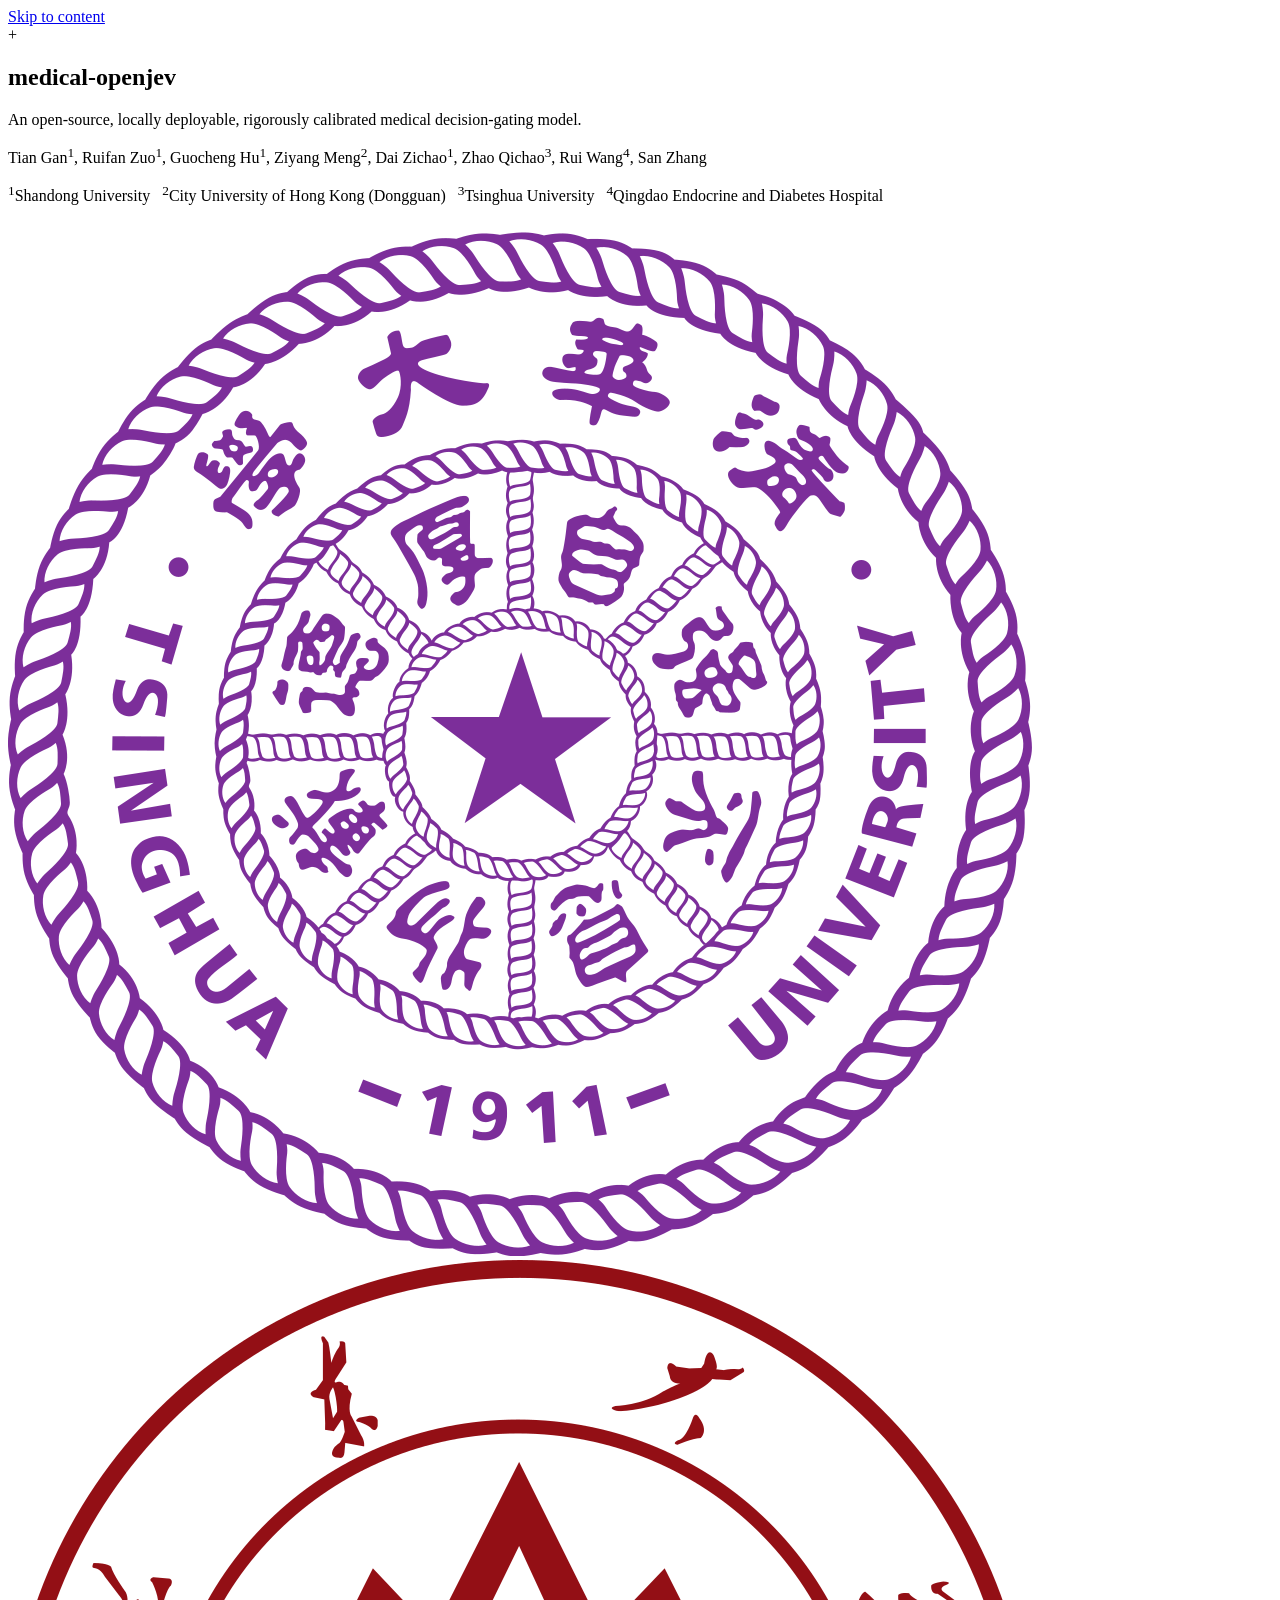
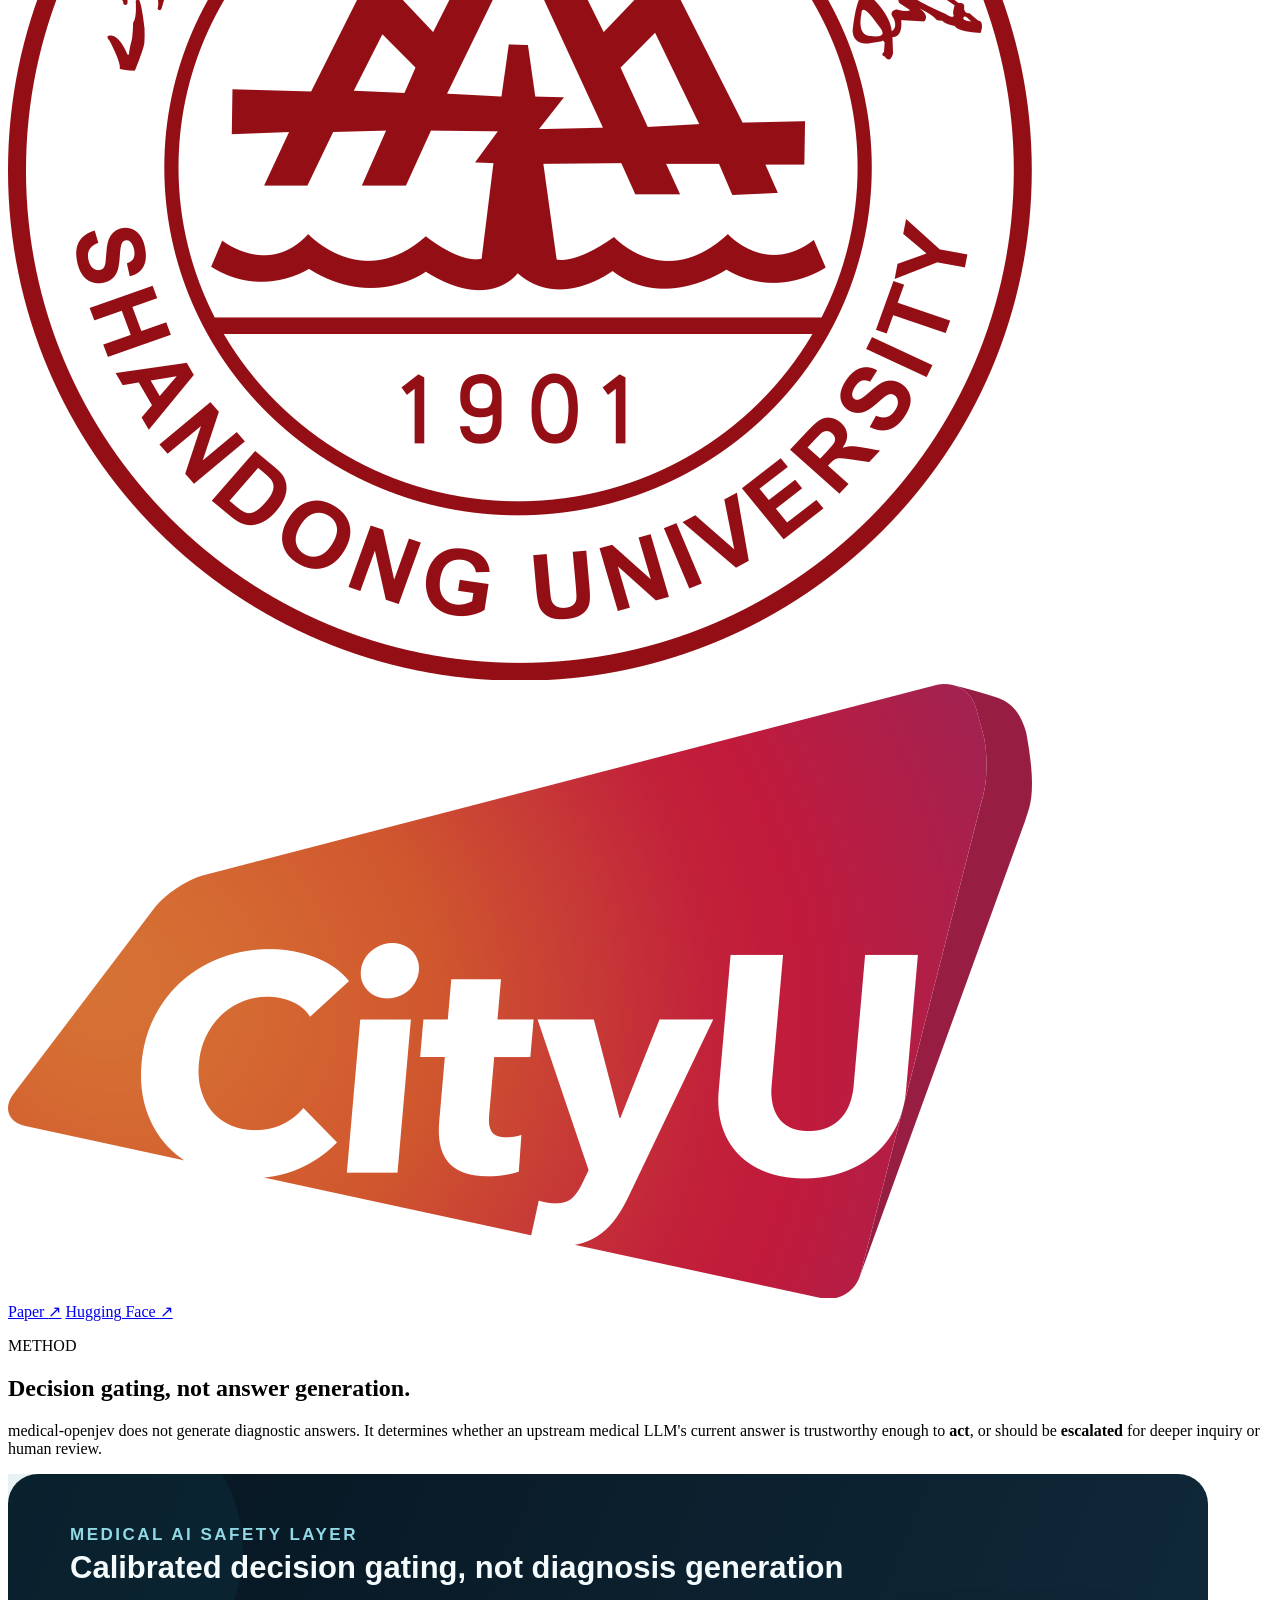
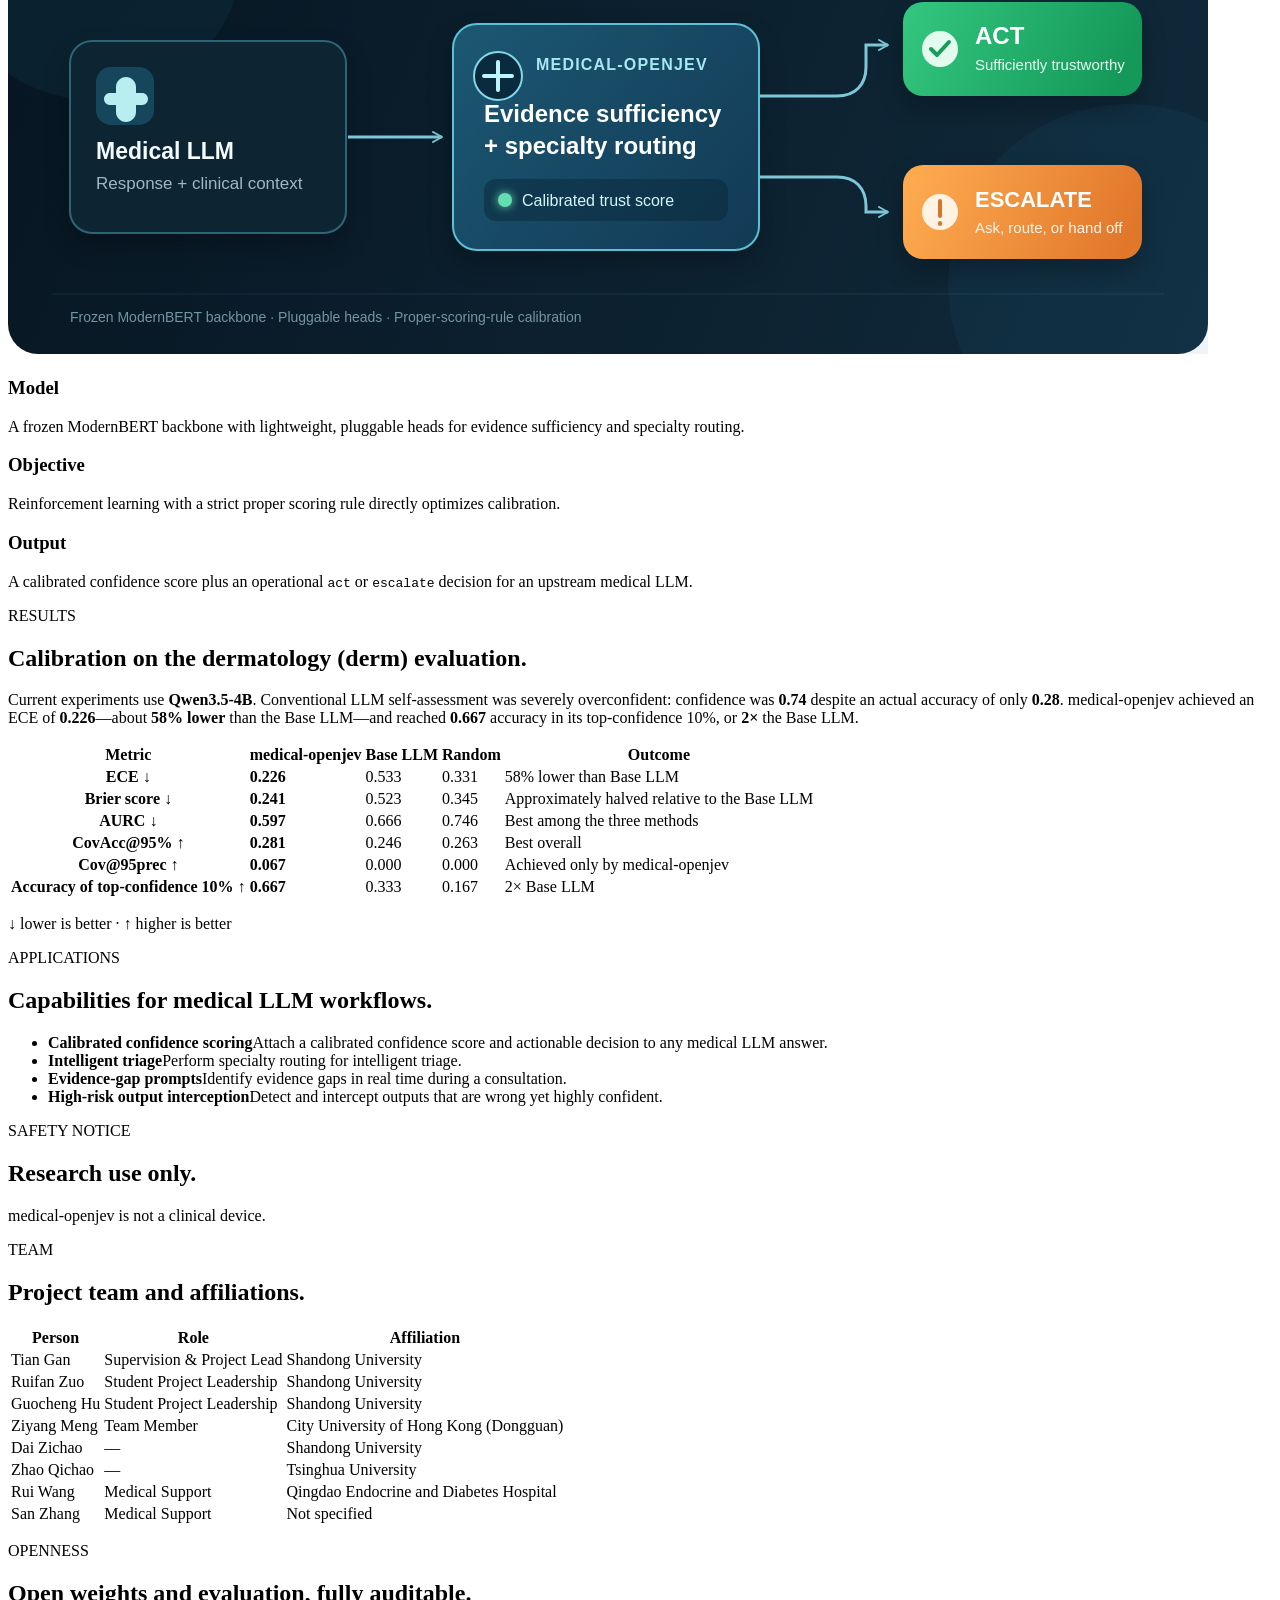
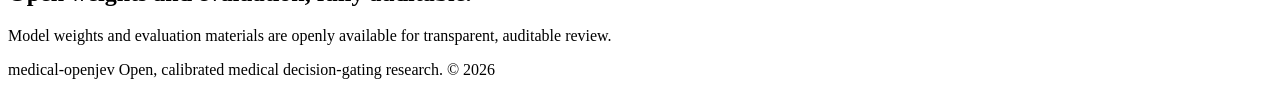
==== web/index.html @ 46a1d6bd "Add files via upload" ====
<!doctype html>
<html lang="en">
  <head>
    <meta charset="utf-8">
    <meta name="viewport" content="width=device-width, initial-scale=1">
    <meta name="description" content="medical-openjev is an open-source, locally deployable, rigorously calibrated medical jev model.">
    <meta name="theme-color" content="#ffffff">
    <title>medical-openjev · Calibrated medical decision gating</title>
    <link rel="icon" href="assets/medical-openjev-method.svg" type="image/svg+xml">
    <link rel="stylesheet" href="Openjev-Med/styles.css">
  </head>
  <body>
    <a class="skip-link" href="#main">Skip to content</a>

    <main id="main">
      <section id="top" class="hero">
        <div class="container hero-center">
          <div class="title-lockup">
            <span class="project-mark" aria-hidden="true">+</span>
            <h1>medical-open<span>jev</span></h1>
          </div>
          <p class="tagline">An open-source, locally deployable, rigorously calibrated medical decision-gating model.</p>
          <p class="author-line">
            Tian Gan<sup>1</sup>, Ruifan Zuo<sup>1</sup>, Guocheng Hu<sup>1</sup>, Ziyang Meng<sup>2</sup>, Dai Zichao<sup>1</sup>, Zhao Qichao<sup>3</sup>, Rui Wang<sup>4</sup>, San Zhang
          </p>
          <p class="affiliation-line">
            <sup>1</sup>Shandong University &nbsp; <sup>2</sup>City University of Hong Kong (Dongguan) &nbsp; <sup>3</sup>Tsinghua University &nbsp; <sup>4</sup>Qingdao Endocrine and Diabetes Hospital
          </p>
          <div class="project-logos" aria-label="Project institutions">
            <div class="institution-logo"><img src="logo/清华大学-logo-1024px.png" alt="Tsinghua University"></div>
            <div class="institution-logo"><img src="logo/山东大学-logo-1024px.png" alt="Shandong University"></div>
            <div class="institution-logo"><img src="logo/香港城市大学（东莞）-logo-1024px.png" alt="City University of Hong Kong (Dongguan)"></div>
          </div>
          <div class="project-links" aria-label="Project resources">
            <a href="https://arxiv.org" target="_blank" rel="noreferrer">Paper <span aria-hidden="true">↗</span></a>
            <a href="https://huggingface.co/Qwen/Qwen3.5-4B" target="_blank" rel="noreferrer">Hugging Face <span aria-hidden="true">↗</span></a>
          </div>
        </div>
      </section>

      <section id="method" class="section">
        <div class="container">
          <div class="section-heading">
            <p class="kicker">METHOD</p>
            <h2>Decision gating, not answer generation.</h2>
            <p>medical-openjev does not generate diagnostic answers. It determines whether an upstream medical LLM's current answer is trustworthy enough to <strong>act</strong>, or should be <strong>escalated</strong> for deeper inquiry or human review.</p>
          </div>
          <img class="method-figure" src="assets/medical-openjev-method.svg" alt="A medical language model response passes through medical-openjev and is selected to act or escalate." width="1200" height="480">
          <div class="method-notes">
            <div>
              <h3>Model</h3>
              <p>A frozen ModernBERT backbone with lightweight, pluggable heads for evidence sufficiency and specialty routing.</p>
            </div>
            <div>
              <h3>Objective</h3>
              <p>Reinforcement learning with a strict proper scoring rule directly optimizes calibration.</p>
            </div>
            <div>
              <h3>Output</h3>
              <p>A calibrated confidence score plus an operational <code>act</code> or <code>escalate</code> decision for an upstream medical LLM.</p>
            </div>
          </div>
        </div>
      </section>

      <section id="results" class="section section-muted">
        <div class="container">
          <div class="section-heading">
            <p class="kicker">RESULTS</p>
            <h2>Calibration on the dermatology (derm) evaluation.</h2>
            <p>Current experiments use <strong>Qwen3.5-4B</strong>. Conventional LLM self-assessment was severely overconfident: confidence was <strong>0.74</strong> despite an actual accuracy of only <strong>0.28</strong>. medical-openjev achieved an ECE of <strong>0.226</strong>—about <strong>58% lower</strong> than the Base LLM—and reached <strong>0.667</strong> accuracy in its top-confidence 10%, or <strong>2×</strong> the Base LLM.</p>
          </div>
          <div class="table-wrap">
            <table>
              <thead>
                <tr><th scope="col">Metric</th><th scope="col">medical-openjev</th><th scope="col">Base LLM</th><th scope="col">Random</th><th scope="col">Outcome</th></tr>
              </thead>
              <tbody>
                <tr><th scope="row">ECE ↓</th><td><strong>0.226</strong></td><td>0.533</td><td>0.331</td><td>58% lower than Base LLM</td></tr>
                <tr><th scope="row">Brier score ↓</th><td><strong>0.241</strong></td><td>0.523</td><td>0.345</td><td>Approximately halved relative to the Base LLM</td></tr>
                <tr><th scope="row">AURC ↓</th><td><strong>0.597</strong></td><td>0.666</td><td>0.746</td><td>Best among the three methods</td></tr>
                <tr><th scope="row">CovAcc@95% ↑</th><td><strong>0.281</strong></td><td>0.246</td><td>0.263</td><td>Best overall</td></tr>
                <tr><th scope="row">Cov@95prec ↑</th><td><strong>0.067</strong></td><td>0.000</td><td>0.000</td><td>Achieved only by medical-openjev</td></tr>
                <tr><th scope="row">Accuracy of top-confidence 10% ↑</th><td><strong>0.667</strong></td><td>0.333</td><td>0.167</td><td>2× Base LLM</td></tr>
              </tbody>
            </table>
          </div>
          <p class="table-note">↓ lower is better · ↑ higher is better</p>
        </div>
      </section>

      <section id="applications" class="section">
        <div class="container">
          <div class="section-heading">
            <p class="kicker">APPLICATIONS</p>
            <h2>Capabilities for medical LLM workflows.</h2>
          </div>
          <ul class="feature-list">
            <li><strong>Calibrated confidence scoring</strong><span>Attach a calibrated confidence score and actionable decision to any medical LLM answer.</span></li>
            <li><strong>Intelligent triage</strong><span>Perform specialty routing for intelligent triage.</span></li>
            <li><strong>Evidence-gap prompts</strong><span>Identify evidence gaps in real time during a consultation.</span></li>
            <li><strong>High-risk output interception</strong><span>Detect and intercept outputs that are wrong yet highly confident.</span></li>
          </ul>
        </div>
      </section>

      <section class="section section-muted">
        <div class="container notice">
          <p class="kicker">SAFETY NOTICE</p>
          <h2>Research use only.</h2>
          <p>medical-openjev is not a clinical device.</p>
        </div>
      </section>

      <section id="team" class="section">
        <div class="container">
          <div class="section-heading">
            <p class="kicker">TEAM</p>
            <h2>Project team and affiliations.</h2>
          </div>
          <div class="table-wrap team-table-wrap">
            <table class="team-table">
              <thead><tr><th scope="col">Person</th><th scope="col">Role</th><th scope="col">Affiliation</th></tr></thead>
              <tbody>
                <tr><td>Tian Gan</td><td>Supervision &amp; Project Lead</td><td>Shandong University</td></tr>
                <tr><td>Ruifan Zuo</td><td>Student Project Leadership</td><td>Shandong University</td></tr>
                <tr><td>Guocheng Hu</td><td>Student Project Leadership</td><td>Shandong University</td></tr>
                <tr><td>Ziyang Meng</td><td>Team Member</td><td>City University of Hong Kong (Dongguan)</td></tr>
                <tr><td>Dai Zichao</td><td>—</td><td>Shandong University</td></tr>
                <tr><td>Zhao Qichao</td><td>—</td><td>Tsinghua University</td></tr>
                <tr><td>Rui Wang</td><td>Medical Support</td><td>Qingdao Endocrine and Diabetes Hospital</td></tr>
                <tr><td>San Zhang</td><td>Medical Support</td><td>Not specified</td></tr>
              </tbody>
            </table>
          </div>
        </div>
      </section>

      <section class="section section-muted">
        <div class="container openness">
          <p class="kicker">OPENNESS</p>
          <h2>Open weights and evaluation, fully auditable.</h2>
          <p>Model weights and evaluation materials are openly available for transparent, auditable review.</p>
        </div>
      </section>
    </main>

    <footer class="site-footer">
      <div class="container footer-inner">
        <span>medical-open<span>jev</span></span>
        <span>Open, calibrated medical decision-gating research.</span>
        <span>© <span id="year"></span></span>
      </div>
    </footer>
    <script src="script.js"></script>
  </body>
</html>
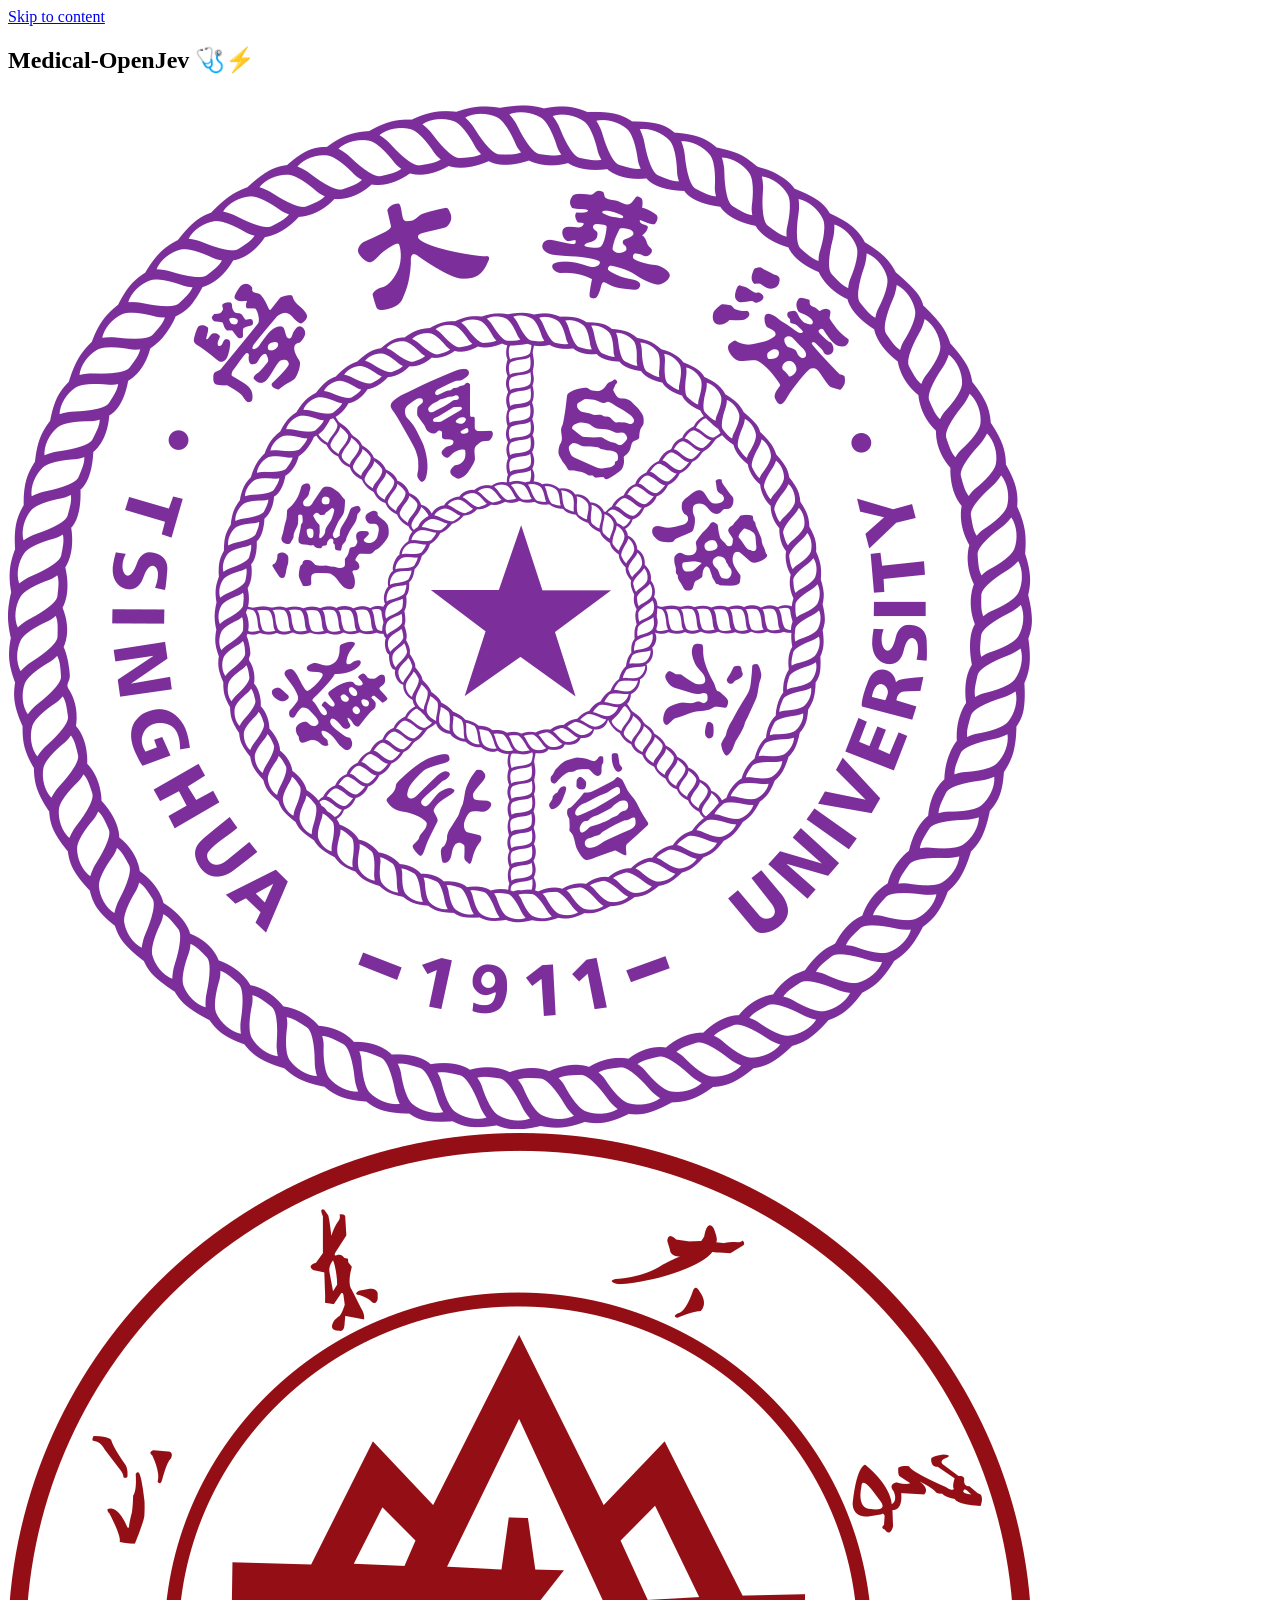
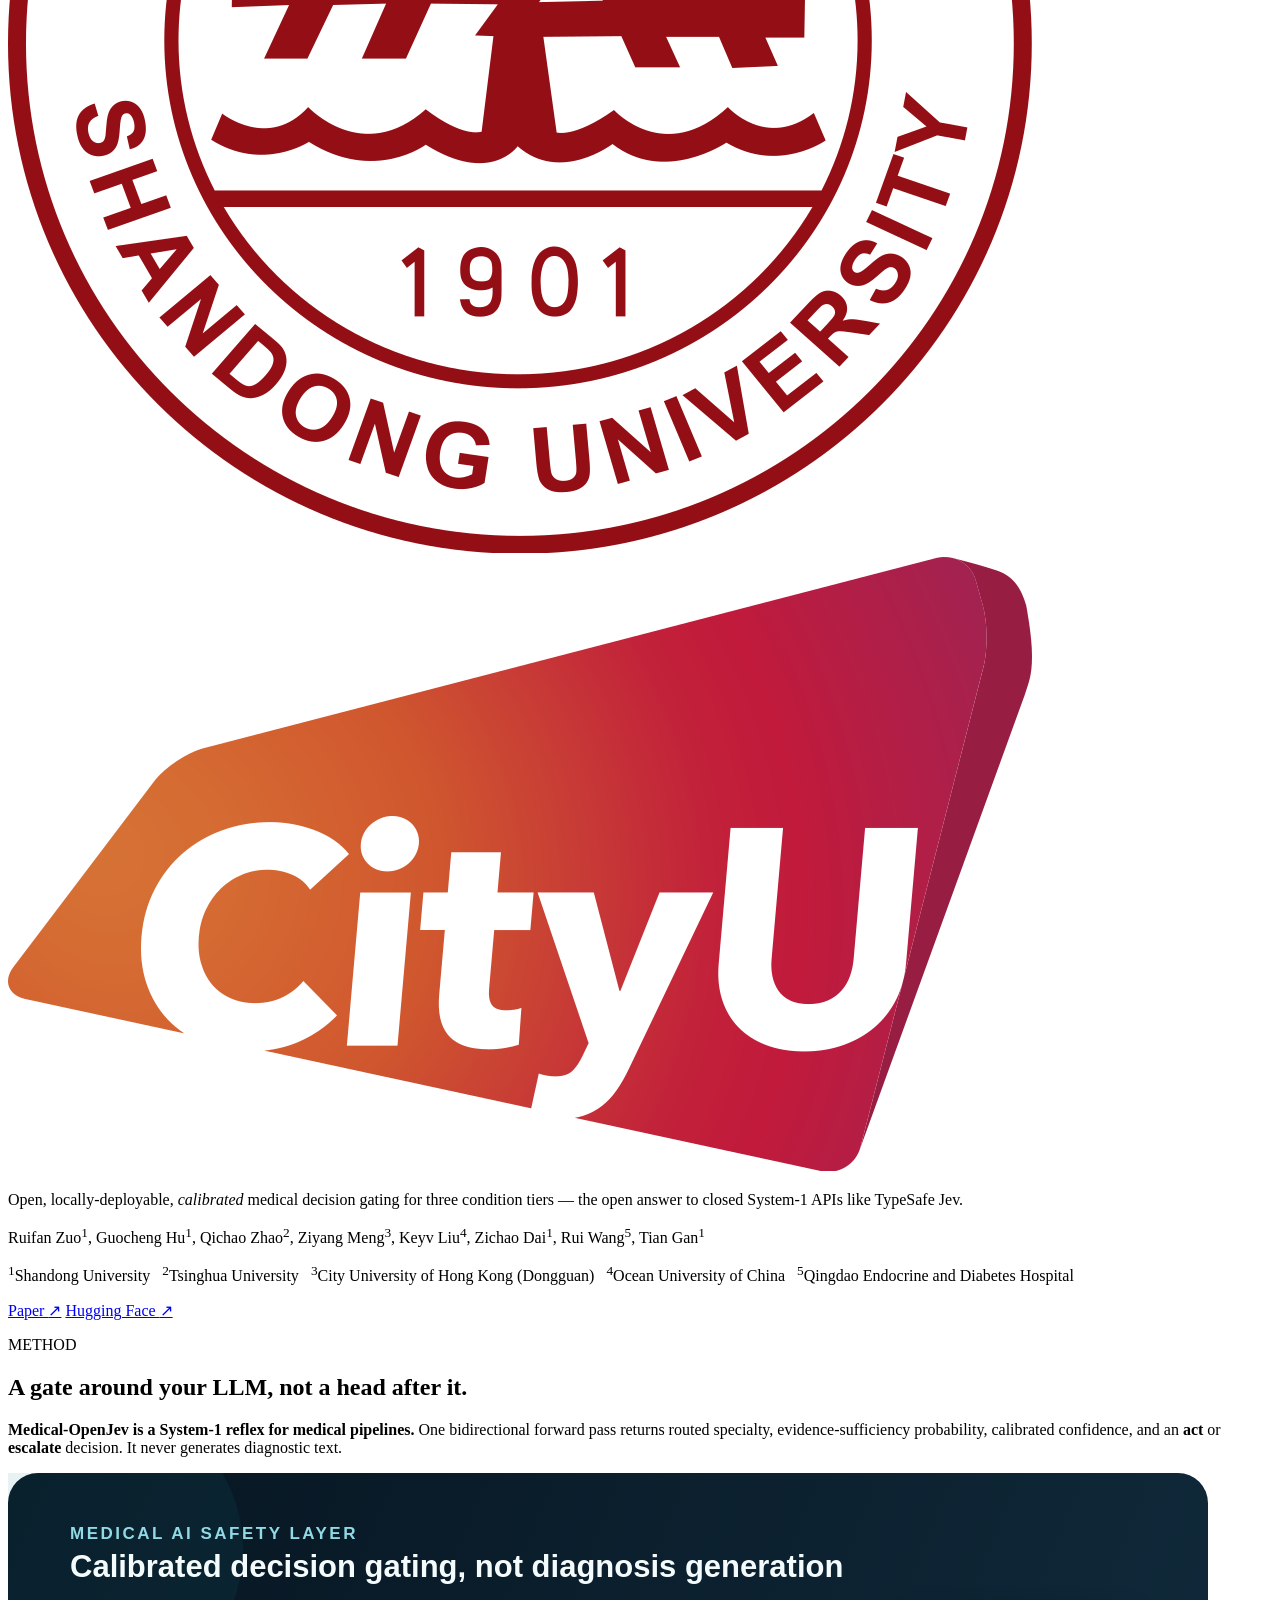
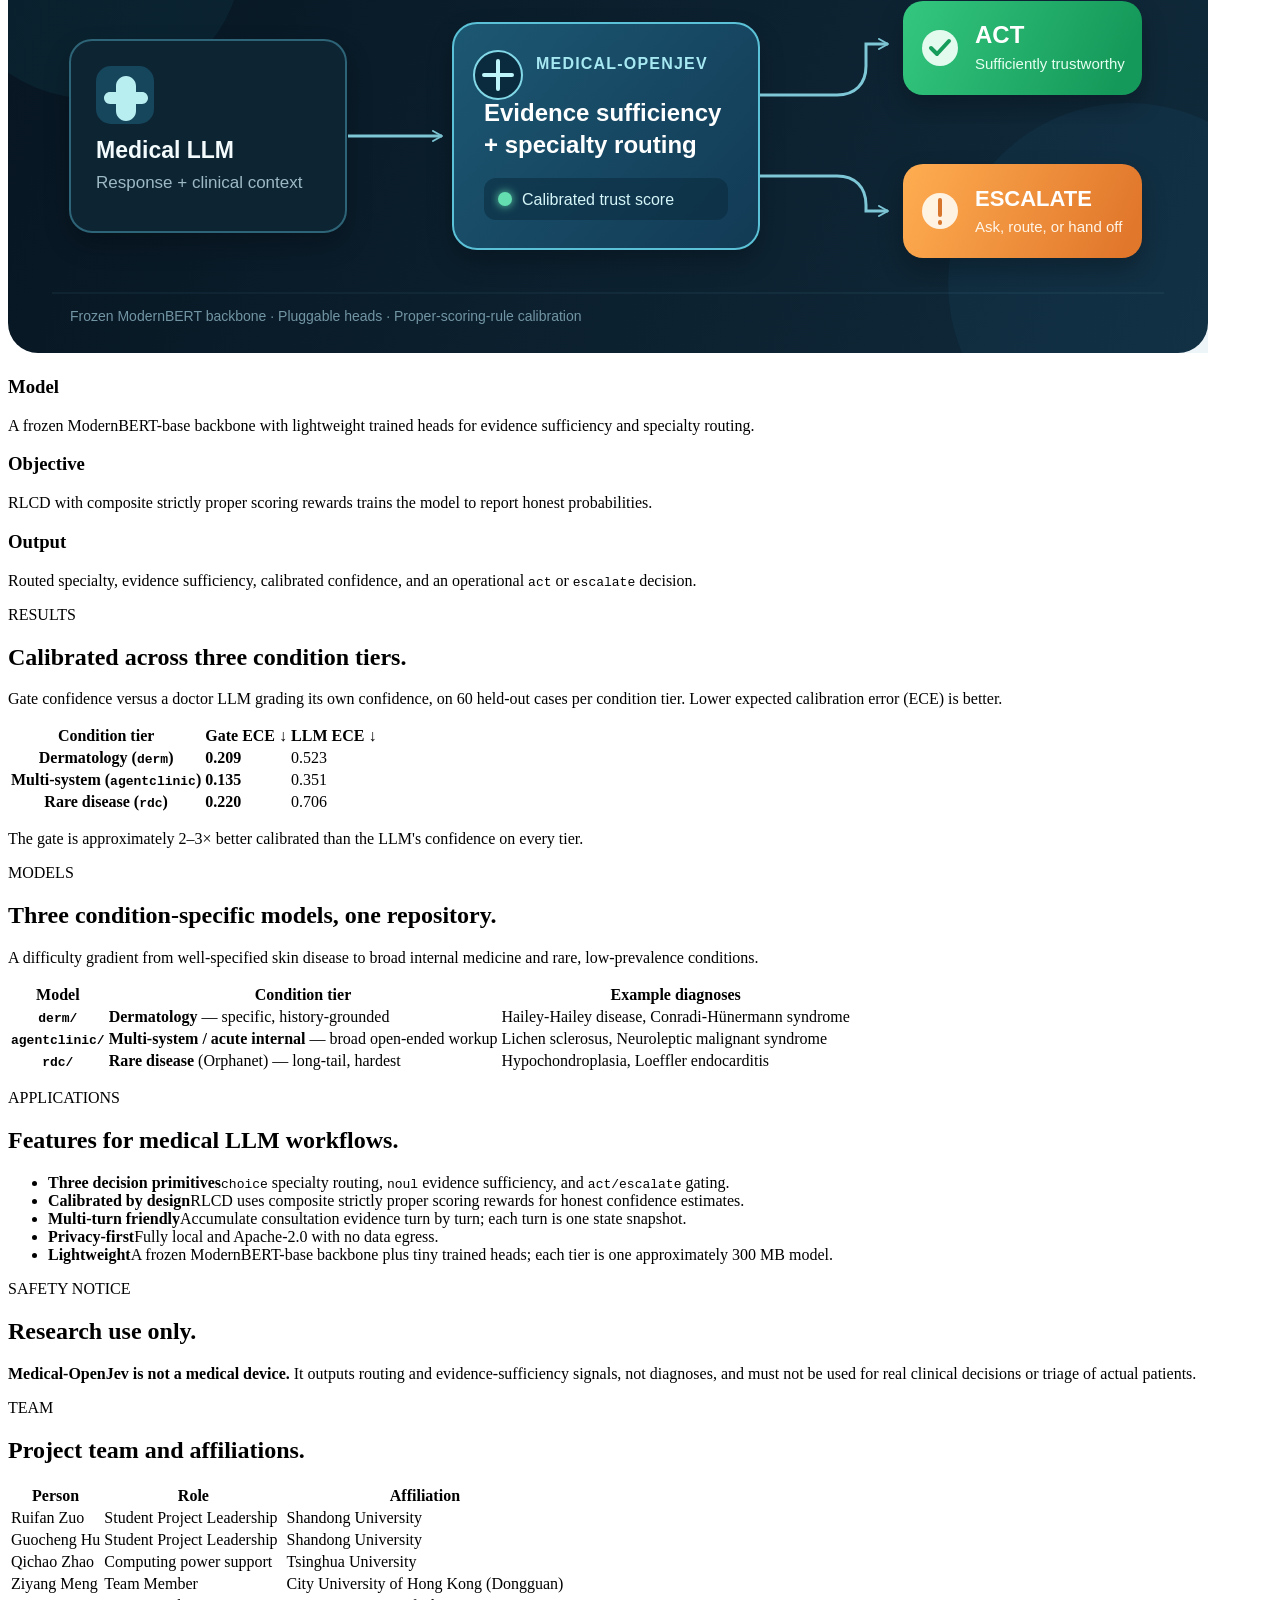
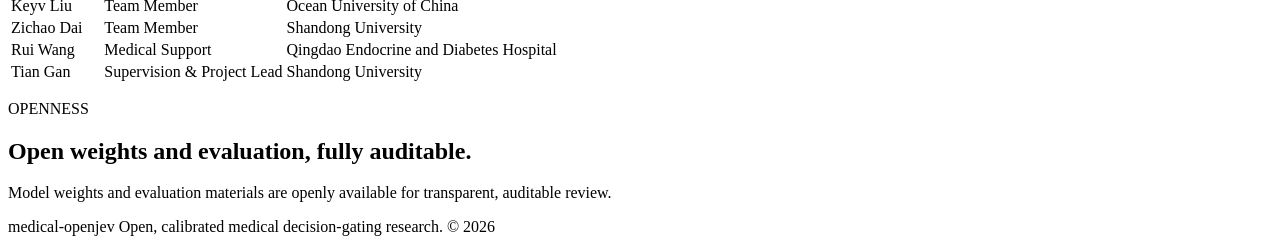
==== commit 05831d67: "Add files via upload" ====
--- a/web/index.html
+++ b/web/index.html
@@ -3,11 +3,11 @@
   <head>
     <meta charset="utf-8">
     <meta name="viewport" content="width=device-width, initial-scale=1">
-    <meta name="description" content="medical-openjev is an open-source, locally deployable, rigorously calibrated medical jev model.">
+    <meta name="description" content="Medical-OpenJev is an open, locally deployable, calibrated medical decision gate for three condition tiers.">
     <meta name="theme-color" content="#ffffff">
-    <title>medical-openjev · Calibrated medical decision gating</title>
+    <title>Medical-OpenJev · Calibrated medical decision gating</title>
     <link rel="icon" href="assets/medical-openjev-method.svg" type="image/svg+xml">
-    <link rel="stylesheet" href="Openjev-Med/styles.css">
+    <link rel="stylesheet" href="/Medical-OpenJev/styles.css">
   </head>
   <body>
     <a class="skip-link" href="#main">Skip to content</a>
@@ -16,21 +16,20 @@
       <section id="top" class="hero">
         <div class="container hero-center">
           <div class="title-lockup">
-            <span class="project-mark" aria-hidden="true">+</span>
-            <h1>medical-open<span>jev</span></h1>
+            <h1>Medical-OpenJev 🩺⚡</h1>
           </div>
-          <p class="tagline">An open-source, locally deployable, rigorously calibrated medical decision-gating model.</p>
-          <p class="author-line">
-            Tian Gan<sup>1</sup>, Ruifan Zuo<sup>1</sup>, Guocheng Hu<sup>1</sup>, Ziyang Meng<sup>2</sup>, Dai Zichao<sup>1</sup>, Zhao Qichao<sup>3</sup>, Rui Wang<sup>4</sup>, San Zhang
-          </p>
-          <p class="affiliation-line">
-            <sup>1</sup>Shandong University &nbsp; <sup>2</sup>City University of Hong Kong (Dongguan) &nbsp; <sup>3</sup>Tsinghua University &nbsp; <sup>4</sup>Qingdao Endocrine and Diabetes Hospital
-          </p>
           <div class="project-logos" aria-label="Project institutions">
             <div class="institution-logo"><img src="logo/清华大学-logo-1024px.png" alt="Tsinghua University"></div>
             <div class="institution-logo"><img src="logo/山东大学-logo-1024px.png" alt="Shandong University"></div>
             <div class="institution-logo"><img src="logo/香港城市大学（东莞）-logo-1024px.png" alt="City University of Hong Kong (Dongguan)"></div>
           </div>
+          <p class="tagline">Open, locally-deployable, <em>calibrated</em> medical decision gating for three condition tiers — the open answer to closed System-1 APIs like TypeSafe Jev.</p>
+          <p class="author-line">
+            Ruifan Zuo<sup>1</sup>, Guocheng Hu<sup>1</sup>, Qichao Zhao<sup>2</sup>, Ziyang Meng<sup>3</sup>, Keyv Liu<sup>4</sup>, Zichao Dai<sup>1</sup>, Rui Wang<sup>5</sup>, Tian Gan<sup>1</sup>
+          </p>
+          <p class="affiliation-line">
+            <sup>1</sup>Shandong University &nbsp; <sup>2</sup>Tsinghua University &nbsp; <sup>3</sup>City University of Hong Kong (Dongguan) &nbsp; <sup>4</sup>Ocean University of China &nbsp; <sup>5</sup>Qingdao Endocrine and Diabetes Hospital
+          </p>
           <div class="project-links" aria-label="Project resources">
             <a href="https://arxiv.org" target="_blank" rel="noreferrer">Paper <span aria-hidden="true">↗</span></a>
             <a href="https://huggingface.co/Qwen/Qwen3.5-4B" target="_blank" rel="noreferrer">Hugging Face <span aria-hidden="true">↗</span></a>
@@ -42,22 +41,22 @@
         <div class="container">
           <div class="section-heading">
             <p class="kicker">METHOD</p>
-            <h2>Decision gating, not answer generation.</h2>
-            <p>medical-openjev does not generate diagnostic answers. It determines whether an upstream medical LLM's current answer is trustworthy enough to <strong>act</strong>, or should be <strong>escalated</strong> for deeper inquiry or human review.</p>
+            <h2>A gate around your LLM, not a head after it.</h2>
+            <p><strong>Medical-OpenJev is a System-1 reflex for medical pipelines.</strong> One bidirectional forward pass returns routed specialty, evidence-sufficiency probability, calibrated confidence, and an <strong>act</strong> or <strong>escalate</strong> decision. It never generates diagnostic text.</p>
           </div>
           <img class="method-figure" src="assets/medical-openjev-method.svg" alt="A medical language model response passes through medical-openjev and is selected to act or escalate." width="1200" height="480">
           <div class="method-notes">
             <div>
               <h3>Model</h3>
-              <p>A frozen ModernBERT backbone with lightweight, pluggable heads for evidence sufficiency and specialty routing.</p>
+              <p>A frozen ModernBERT-base backbone with lightweight trained heads for evidence sufficiency and specialty routing.</p>
             </div>
             <div>
               <h3>Objective</h3>
-              <p>Reinforcement learning with a strict proper scoring rule directly optimizes calibration.</p>
+              <p>RLCD with composite strictly proper scoring rewards trains the model to report honest probabilities.</p>
             </div>
             <div>
               <h3>Output</h3>
-              <p>A calibrated confidence score plus an operational <code>act</code> or <code>escalate</code> decision for an upstream medical LLM.</p>
+              <p>Routed specialty, evidence sufficiency, calibrated confidence, and an operational <code>act</code> or <code>escalate</code> decision.</p>
             </div>
           </div>
         </div>
@@ -67,25 +66,44 @@
         <div class="container">
           <div class="section-heading">
             <p class="kicker">RESULTS</p>
-            <h2>Calibration on the dermatology (derm) evaluation.</h2>
-            <p>Current experiments use <strong>Qwen3.5-4B</strong>. Conventional LLM self-assessment was severely overconfident: confidence was <strong>0.74</strong> despite an actual accuracy of only <strong>0.28</strong>. medical-openjev achieved an ECE of <strong>0.226</strong>—about <strong>58% lower</strong> than the Base LLM—and reached <strong>0.667</strong> accuracy in its top-confidence 10%, or <strong>2×</strong> the Base LLM.</p>
+            <h2>Calibrated across three condition tiers.</h2>
+            <p>Gate confidence versus a doctor LLM grading its own confidence, on 60 held-out cases per condition tier. Lower expected calibration error (ECE) is better.</p>
           </div>
           <div class="table-wrap">
             <table>
               <thead>
-                <tr><th scope="col">Metric</th><th scope="col">medical-openjev</th><th scope="col">Base LLM</th><th scope="col">Random</th><th scope="col">Outcome</th></tr>
+                <tr><th scope="col">Condition tier</th><th scope="col">Gate ECE ↓</th><th scope="col">LLM ECE ↓</th></tr>
               </thead>
               <tbody>
-                <tr><th scope="row">ECE ↓</th><td><strong>0.226</strong></td><td>0.533</td><td>0.331</td><td>58% lower than Base LLM</td></tr>
-                <tr><th scope="row">Brier score ↓</th><td><strong>0.241</strong></td><td>0.523</td><td>0.345</td><td>Approximately halved relative to the Base LLM</td></tr>
-                <tr><th scope="row">AURC ↓</th><td><strong>0.597</strong></td><td>0.666</td><td>0.746</td><td>Best among the three methods</td></tr>
-                <tr><th scope="row">CovAcc@95% ↑</th><td><strong>0.281</strong></td><td>0.246</td><td>0.263</td><td>Best overall</td></tr>
-                <tr><th scope="row">Cov@95prec ↑</th><td><strong>0.067</strong></td><td>0.000</td><td>0.000</td><td>Achieved only by medical-openjev</td></tr>
-                <tr><th scope="row">Accuracy of top-confidence 10% ↑</th><td><strong>0.667</strong></td><td>0.333</td><td>0.167</td><td>2× Base LLM</td></tr>
+                <tr><th scope="row">Dermatology (<code>derm</code>)</th><td><strong>0.209</strong></td><td>0.523</td></tr>
+                <tr><th scope="row">Multi-system (<code>agentclinic</code>)</th><td><strong>0.135</strong></td><td>0.351</td></tr>
+                <tr><th scope="row">Rare disease (<code>rdc</code>)</th><td><strong>0.220</strong></td><td>0.706</td></tr>
               </tbody>
             </table>
           </div>
-          <p class="table-note">↓ lower is better · ↑ higher is better</p>
+          <p class="table-note">The gate is approximately 2–3× better calibrated than the LLM's confidence on every tier.</p>
+        </div>
+      </section>
+
+      <section id="models" class="section">
+        <div class="container">
+          <div class="section-heading">
+            <p class="kicker">MODELS</p>
+            <h2>Three condition-specific models, one repository.</h2>
+            <p>A difficulty gradient from well-specified skin disease to broad internal medicine and rare, low-prevalence conditions.</p>
+          </div>
+          <div class="table-wrap">
+            <table>
+              <thead>
+                <tr><th scope="col">Model</th><th scope="col">Condition tier</th><th scope="col">Example diagnoses</th></tr>
+              </thead>
+              <tbody>
+                <tr><th scope="row"><code>derm/</code></th><td><strong>Dermatology</strong> — specific, history-grounded</td><td>Hailey-Hailey disease, Conradi-Hünermann syndrome</td></tr>
+                <tr><th scope="row"><code>agentclinic/</code></th><td><strong>Multi-system / acute internal</strong> — broad open-ended workup</td><td>Lichen sclerosus, Neuroleptic malignant syndrome</td></tr>
+                <tr><th scope="row"><code>rdc/</code></th><td><strong>Rare disease</strong> (Orphanet) — long-tail, hardest</td><td>Hypochondroplasia, Loeffler endocarditis</td></tr>
+              </tbody>
+            </table>
+          </div>
         </div>
       </section>
 
@@ -93,13 +111,14 @@
         <div class="container">
           <div class="section-heading">
             <p class="kicker">APPLICATIONS</p>
-            <h2>Capabilities for medical LLM workflows.</h2>
+            <h2>Features for medical LLM workflows.</h2>
           </div>
           <ul class="feature-list">
-            <li><strong>Calibrated confidence scoring</strong><span>Attach a calibrated confidence score and actionable decision to any medical LLM answer.</span></li>
-            <li><strong>Intelligent triage</strong><span>Perform specialty routing for intelligent triage.</span></li>
-            <li><strong>Evidence-gap prompts</strong><span>Identify evidence gaps in real time during a consultation.</span></li>
-            <li><strong>High-risk output interception</strong><span>Detect and intercept outputs that are wrong yet highly confident.</span></li>
+            <li><strong>Three decision primitives</strong><span><code>choice</code> specialty routing, <code>noul</code> evidence sufficiency, and <code>act/escalate</code> gating.</span></li>
+            <li><strong>Calibrated by design</strong><span>RLCD uses composite strictly proper scoring rewards for honest confidence estimates.</span></li>
+            <li><strong>Multi-turn friendly</strong><span>Accumulate consultation evidence turn by turn; each turn is one state snapshot.</span></li>
+            <li><strong>Privacy-first</strong><span>Fully local and Apache-2.0 with no data egress.</span></li>
+            <li><strong>Lightweight</strong><span>A frozen ModernBERT-base backbone plus tiny trained heads; each tier is one approximately 300 MB model.</span></li>
           </ul>
         </div>
       </section>
@@ -108,7 +127,7 @@
         <div class="container notice">
           <p class="kicker">SAFETY NOTICE</p>
           <h2>Research use only.</h2>
-          <p>medical-openjev is not a clinical device.</p>
+          <p><strong>Medical-OpenJev is not a medical device.</strong> It outputs routing and evidence-sufficiency signals, not diagnoses, and must not be used for real clinical decisions or triage of actual patients.</p>
         </div>
       </section>
 
@@ -122,14 +141,14 @@
             <table class="team-table">
               <thead><tr><th scope="col">Person</th><th scope="col">Role</th><th scope="col">Affiliation</th></tr></thead>
               <tbody>
-                <tr><td>Tian Gan</td><td>Supervision &amp; Project Lead</td><td>Shandong University</td></tr>
                 <tr><td>Ruifan Zuo</td><td>Student Project Leadership</td><td>Shandong University</td></tr>
                 <tr><td>Guocheng Hu</td><td>Student Project Leadership</td><td>Shandong University</td></tr>
+                <tr><td>Qichao Zhao</td><td>Computing power support</td><td>Tsinghua University</td></tr>
                 <tr><td>Ziyang Meng</td><td>Team Member</td><td>City University of Hong Kong (Dongguan)</td></tr>
-                <tr><td>Dai Zichao</td><td>—</td><td>Shandong University</td></tr>
-                <tr><td>Zhao Qichao</td><td>—</td><td>Tsinghua University</td></tr>
+                <tr><td>Keyv Liu</td><td>Team Member</td><td>Ocean University of China</td></tr>
+                <tr><td>Zichao Dai</td><td>Team Member</td><td>Shandong University</td></tr>
                 <tr><td>Rui Wang</td><td>Medical Support</td><td>Qingdao Endocrine and Diabetes Hospital</td></tr>
-                <tr><td>San Zhang</td><td>Medical Support</td><td>Not specified</td></tr>
+                <tr><td>Tian Gan</td><td>Supervision &amp; Project Lead</td><td>Shandong University</td></tr>
               </tbody>
             </table>
           </div>
